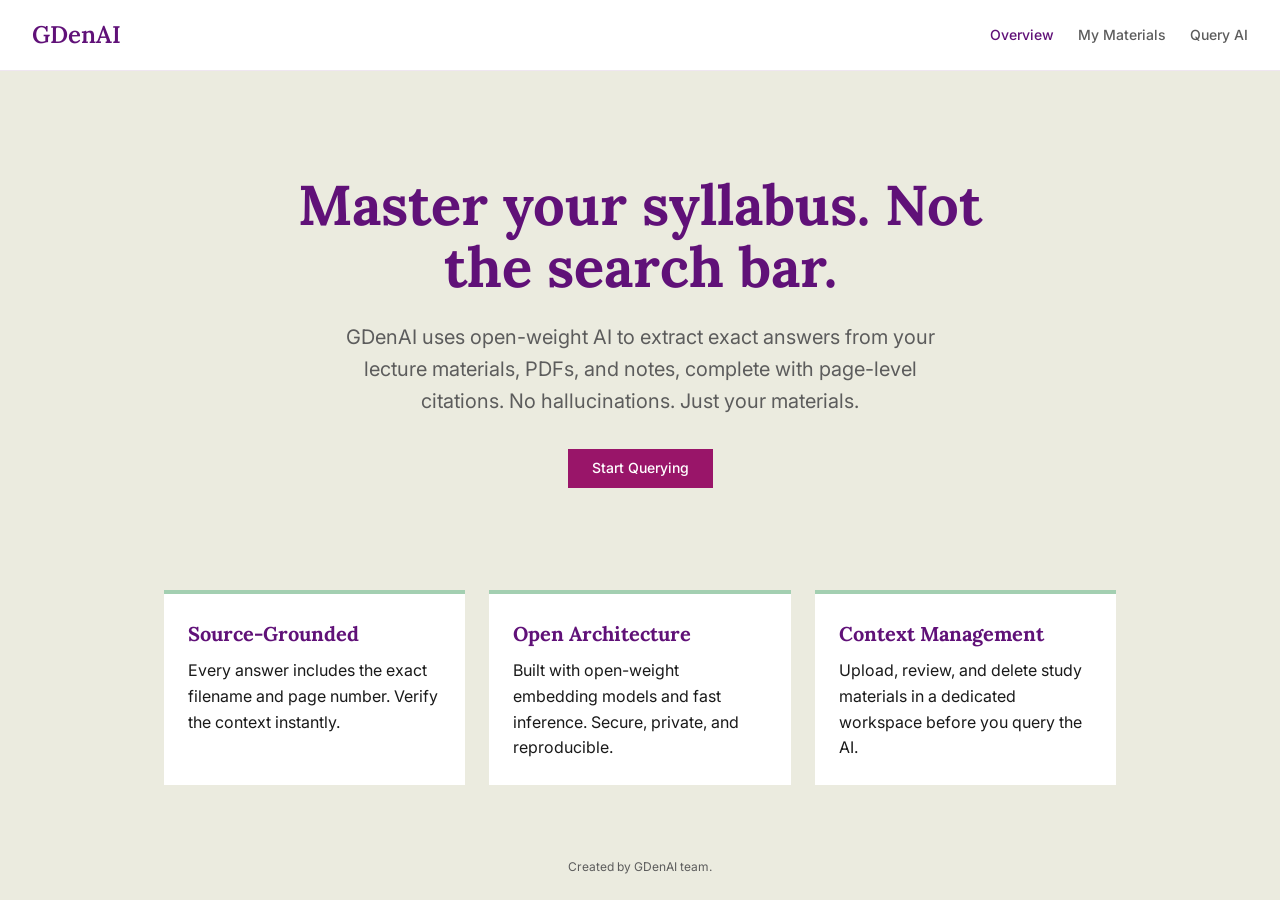
==== frontend/index.html @ d664ebf9 "GDenAI frontend code" ====
<!DOCTYPE html>
<html lang="en">
<head>
    <meta charset="UTF-8">
    <meta name="viewport" content="width=device-width, initial-scale=1.0">
    <title>GDenAI | Study Context Engine</title>
    <link href="https://fonts.googleapis.com/css2?family=Inter:wght@400;500;600&family=Lora:wght@500;600&display=swap" rel="stylesheet">
    <link rel="stylesheet" href="css/style.css">
</head>
<body>
    <nav class="navbar">
        <a href="index.html" class="nav-brand">GDenAI</a>
        <div class="nav-links">
            <a href="index.html" class="active">Overview</a>
            <a href="documents.html">My Materials</a>
            <a href="chat.html">Query AI</a>
        </div>
    </nav>

    <main class="hero-section">
        <h1 class="hero-title">Master your syllabus. Not the search bar.</h1>
        <p class="hero-subtitle">GDenAI uses open-weight AI to extract exact answers from your lecture materials, PDFs, and notes, complete with page-level citations. No hallucinations. Just your materials.</p>
        <a href="chat.html" class="btn btn-primary">Start Querying</a>
    </main>

    <section class="features-grid">
        <div class="feature-card">
            <h3>Source-Grounded</h3>
            <p>Every answer includes the exact filename and page number. Verify the context instantly.</p>
        </div>
        <div class="feature-card">
            <h3>Open Architecture</h3>
            <p>Built with open-weight embedding models and fast inference. Secure, private, and reproducible.</p>
        </div>
        <div class="feature-card">
            <h3>Context Management</h3>
            <p>Upload, review, and delete study materials in a dedicated workspace before you query the AI.</p>
        </div>
    </section>
    
    <footer style="text-align: center; padding: var(--space-4); font-size: var(--text-micro); color: var(--text-muted);">
        Created by GDenAI team.
    </footer>

    <script src="js/config.js"></script>
    <script src="js/state.js"></script>
    <script src="js/ui.js"></script>
    <script src="js/app.js"></script>
</body>
</html>
---- frontend/css/style.css ----
/* =========================================
   DESIGN SYSTEM VARIABLES
   ========================================= */
:root {
    /* Colors */
    --color-bg-canvas: #EBEBDF;      
    --color-bg-surface: #FFFFFF;     
    --color-brand: #601178;          
    --color-user: #991569;           
    --color-ai: #2A7361;             
    --color-accent-soft: #A3CFB1;    
    --color-error: #EB0239;          
    --text-main: #1A1A1A;
    --text-muted: #5C5C5C;
    --text-inverse: #FFFFFF;

    /* Typography */
    --font-ui: 'Inter', sans-serif;
    --font-heading: 'Lora', serif;

    /* Spacing Scale (rem) */
    --space-1: 0.25rem;
    --space-2: 0.5rem;
    --space-3: 1rem;
    --space-4: 1.5rem;
    --space-5: 2rem;
    --space-6: 3rem;
    
    /* Type Scale (rem) */
    --text-micro: 0.75rem;
    --text-small: 0.875rem;
    --text-base: 1rem;
    --text-h3: 1.25rem;
    --text-h2: 1.5rem;
    --text-h1: 2.25rem;
    --text-hero: 3.5rem;
}

/* =========================================
   BASE & RESET
   ========================================= */
* { box-sizing: border-box; margin: 0; padding: 0; }

body {
    font-family: var(--font-ui);
    background-color: var(--color-bg-canvas);
    color: var(--text-main);
    line-height: 1.6;
    -webkit-font-smoothing: antialiased;
    min-height: 100vh;
    min-height: 100dvh;
    display: flex;
    flex-direction: column;
}

/* Shared Navigation */
.navbar {
    display: flex;
    justify-content: space-between;
    align-items: center;
    padding: var(--space-3) var(--space-5);
    background-color: var(--color-bg-surface);
    border-bottom: 1px solid rgba(96, 17, 120, 0.1);
    flex-shrink: 0;
}

.nav-brand {
    font-family: var(--font-heading);
    font-size: var(--text-h2);
    color: var(--color-brand);
    text-decoration: none;
    font-weight: 600;
}

.nav-links { display: flex; gap: var(--space-4); align-items: center; }

.nav-links a {
    text-decoration: none;
    color: var(--text-muted);
    font-size: var(--text-small);
    font-weight: 500;
    transition: color 0.2s;
}

.nav-links a:hover, .nav-links a.active { color: var(--color-brand); }

/* Shared Buttons */
.btn {
    padding: var(--space-2) var(--space-4);
    font-family: var(--font-ui);
    font-size: var(--text-small);
    font-weight: 500;
    cursor: pointer;
    border: none;
    transition: all 0.2s;
    text-decoration: none;
    display: inline-flex;
    align-items: center;
    justify-content: center;
}

.btn-primary { background-color: var(--color-user); color: var(--text-inverse); }
.btn-primary:hover { background-color: #7a1055; }

.btn-outline { background: transparent; border: 1px solid var(--color-brand); color: var(--color-brand); }
.btn-outline:hover { background: var(--color-brand); color: var(--text-inverse); }

.btn-text { background: none; border: none; color: var(--color-error); cursor: pointer; font-size: var(--text-small); text-decoration: underline; }

/* =========================================
   PAGE 1: LANDING PAGE
   ========================================= */
.hero-section {
    flex: 1; display: flex; flex-direction: column;
    justify-content: center; align-items: center; text-align: center;
    padding: var(--space-6) var(--space-4);
    max-width: 800px; margin: 0 auto;
}

.hero-title {
    font-family: var(--font-heading); font-size: var(--text-hero);
    color: var(--color-brand); line-height: 1.1; margin-bottom: var(--space-4);
}

.hero-subtitle {
    font-size: var(--text-h3); color: var(--text-muted);
    margin-bottom: var(--space-5); max-width: 600px;
}

.features-grid {
    display: grid; grid-template-columns: repeat(auto-fit, minmax(250px, 1fr));
    gap: var(--space-4); max-width: 1000px; margin: 0 auto var(--space-6);
    padding: 0 var(--space-4); width: 100%;
}

.feature-card {
    background: var(--color-bg-surface); padding: var(--space-4);
    border-top: 4px solid var(--color-accent-soft);
}

.feature-card h3 {
    font-family: var(--font-heading); color: var(--color-brand);
    margin-bottom: var(--space-2); font-size: var(--text-h3);
}

/* =========================================
   PAGE 2 & 3: WORKSPACE (Chat & Docs)
   ========================================= */
.app-container {
    flex: 1; display: flex; height: calc(100vh - 65px); height: calc(100dvh - 65px); overflow: hidden;
}

/* Sidebar */
.sidebar {
    width: 22rem; background-color: var(--color-bg-canvas);
    border-right: 1px solid rgba(96, 17, 120, 0.1);
    display: flex; flex-direction: column; padding: var(--space-4); flex-shrink: 0;
}

.sidebar-header {
    font-family: var(--font-heading); color: var(--color-brand);
    margin-bottom: var(--space-3); font-size: var(--text-h3);
}

.quick-upload {
    border: 2px dashed var(--color-accent-soft); padding: var(--space-3);
    text-align: center; margin-bottom: var(--space-3); cursor: pointer;
    background: var(--color-bg-surface); transition: border-color 0.2s;
}

.quick-upload:hover { border-color: var(--color-brand); }

.doc-list { flex-grow: 1; overflow-y: auto; display: flex; flex-direction: column; gap: var(--space-2); }

.doc-item {
    display: flex; justify-content: space-between; align-items: center;
    padding: var(--space-2) var(--space-3); background: var(--color-bg-surface);
    border-left: 3px solid var(--color-brand); font-size: var(--text-small);
}

.doc-name { white-space: nowrap; overflow: hidden; text-overflow: ellipsis; max-width: 75%; }

.btn-icon { background: none; border: none; cursor: pointer; color: var(--text-muted); display: flex; align-items: center; }
.btn-icon:hover { color: var(--color-error); }
.btn-icon svg { width: 1.2rem; height: 1.2rem; }

/* Chat Main */
.chat-main { flex-grow: 1; display: flex; flex-direction: column; background: var(--color-bg-surface); }
.chat-history { flex-grow: 1; padding: var(--space-5); overflow-y: auto; display: flex; flex-direction: column; gap: var(--space-4); }

.message-group { display: flex; width: 100%; }
.ai-group { justify-content: flex-start; }
.user-group { justify-content: flex-end; }

.message-bubble { max-width: 80%; padding: var(--space-3) var(--space-4); font-size: var(--text-base); line-height: 1.6; }

.ai-bubble { background-color: rgba(42, 115, 97, 0.05); border-radius: 0 var(--space-3) var(--space-3) var(--space-3); border-left: 3px solid var(--color-ai); }
.user-bubble { background-color: var(--color-user); color: var(--text-inverse); border-radius: var(--space-3) 0 var(--space-3) var(--space-3); }

/* Markdown inside AI bubble */
.ai-bubble p { margin-bottom: var(--space-2); }
.ai-bubble ul, .ai-bubble ol { margin-left: var(--space-4); margin-bottom: var(--space-2); }
.ai-bubble strong { font-weight: 600; }

.sources-container { margin-top: var(--space-3); padding-top: var(--space-2); border-top: 1px solid rgba(42, 115, 97, 0.2); font-size: var(--text-small); }
.source-item { color: var(--color-ai); font-weight: 500; margin-top: var(--space-1); display: flex; align-items: center; gap: var(--space-1); }

/* Typing Indicator */
.typing-indicator { display: flex; gap: 4px; padding: var(--space-2) 0; }
.typing-dot { width: 6px; height: 6px; background-color: var(--color-ai); border-radius: 50%; animation: bounce 1.4s infinite ease-in-out both; }
.typing-dot:nth-child(1) { animation-delay: -0.32s; }
.typing-dot:nth-child(2) { animation-delay: -0.16s; }
@keyframes bounce { 0%, 80%, 100% { transform: scale(0); } 40% { transform: scale(1); } }

/* Suggested Prompts */
.suggested-prompts { display: flex; gap: var(--space-2); padding: var(--space-3) var(--space-5) 0; overflow-x: auto; flex-shrink: 0; }
.prompt-chip { background: rgba(96, 17, 120, 0.05); border: 1px solid rgba(96, 17, 120, 0.2); color: var(--color-brand); padding: var(--space-1) var(--space-3); font-size: var(--text-small); cursor: pointer; white-space: nowrap; transition: all 0.2s; }
.prompt-chip:hover { background: var(--color-brand); color: var(--text-inverse); }

/* Chat Input */
.chat-input-wrapper { padding: var(--space-3) var(--space-5) var(--space-4); display: flex; gap: var(--space-3); flex-shrink: 0; }
.chat-input-wrapper input { flex-grow: 1; padding: var(--space-3); border: 1px solid rgba(0,0,0,0.1); font-family: var(--font-ui); font-size: 16px; outline: none; }
.chat-input-wrapper input:focus { border-color: var(--color-brand); }

/* =========================================
   PAGE 3: DOCUMENTS
   ========================================= */
.docs-main { flex: 1; padding: var(--space-5); max-width: 1000px; margin: 0 auto; width: 100%; overflow-y: auto; }
.page-header { display: flex; justify-content: space-between; align-items: center; margin-bottom: var(--space-4); }
.page-title { font-family: var(--font-heading); color: var(--color-brand); font-size: var(--text-h1); }

.large-upload-zone {
    border: 2px dashed var(--color-accent-soft); padding: var(--space-6);
    text-align: center; background: var(--color-bg-surface); margin-bottom: var(--space-5);
}
.large-upload-zone p { margin-bottom: var(--space-3); color: var(--text-muted); }

.docs-grid { display: grid; grid-template-columns: repeat(auto-fill, minmax(280px, 1fr)); gap: var(--space-4); }

.doc-card {
    background: var(--color-bg-surface); padding: var(--space-4);
    border-left: 4px solid var(--color-brand); display: flex; justify-content: space-between; align-items: center;
}
.doc-card-info h4 { font-size: var(--text-base); color: var(--text-main); margin-bottom: var(--space-1); white-space: nowrap; overflow: hidden; text-overflow: ellipsis; max-width: 200px; }
.doc-card-info p { font-size: var(--text-micro); color: var(--text-muted); text-transform: uppercase; }

/* Toast Notification */
.toast {
    position: fixed; bottom: var(--space-4); right: var(--space-4);
    background: var(--color-error); color: white; padding: var(--space-3) var(--space-4);
    font-size: var(--text-small); font-weight: 500; opacity: 0; transform: translateY(20px);
    transition: all 0.3s; z-index: 1000; pointer-events: none;
}
.toast.show { opacity: 1; transform: translateY(0); }

/* Mobile Adjustments */
@media (max-width: 768px) {
    .navbar { padding: var(--space-2) var(--space-3); flex-direction: column; gap: var(--space-2); }
    .hero-title { font-size: var(--text-h1); }
    .app-container { flex-direction: column; height: calc(100dvh - 100px); }
    .sidebar { width: 100%; height: 35%; max-height: 250px; border-right: none; border-bottom: 1px solid rgba(0,0,0,0.1); }
    .chat-main { height: 65%; }
    .chat-input-wrapper { padding-bottom: calc(var(--space-3) + env(safe-area-inset-bottom)); }
    .suggested-prompts { padding: var(--space-2) var(--space-3) 0; }
    .chat-input-wrapper { padding: var(--space-2) var(--space-3); }
    .page-header { flex-direction: column; align-items: flex-start; gap: var(--space-2); }
}
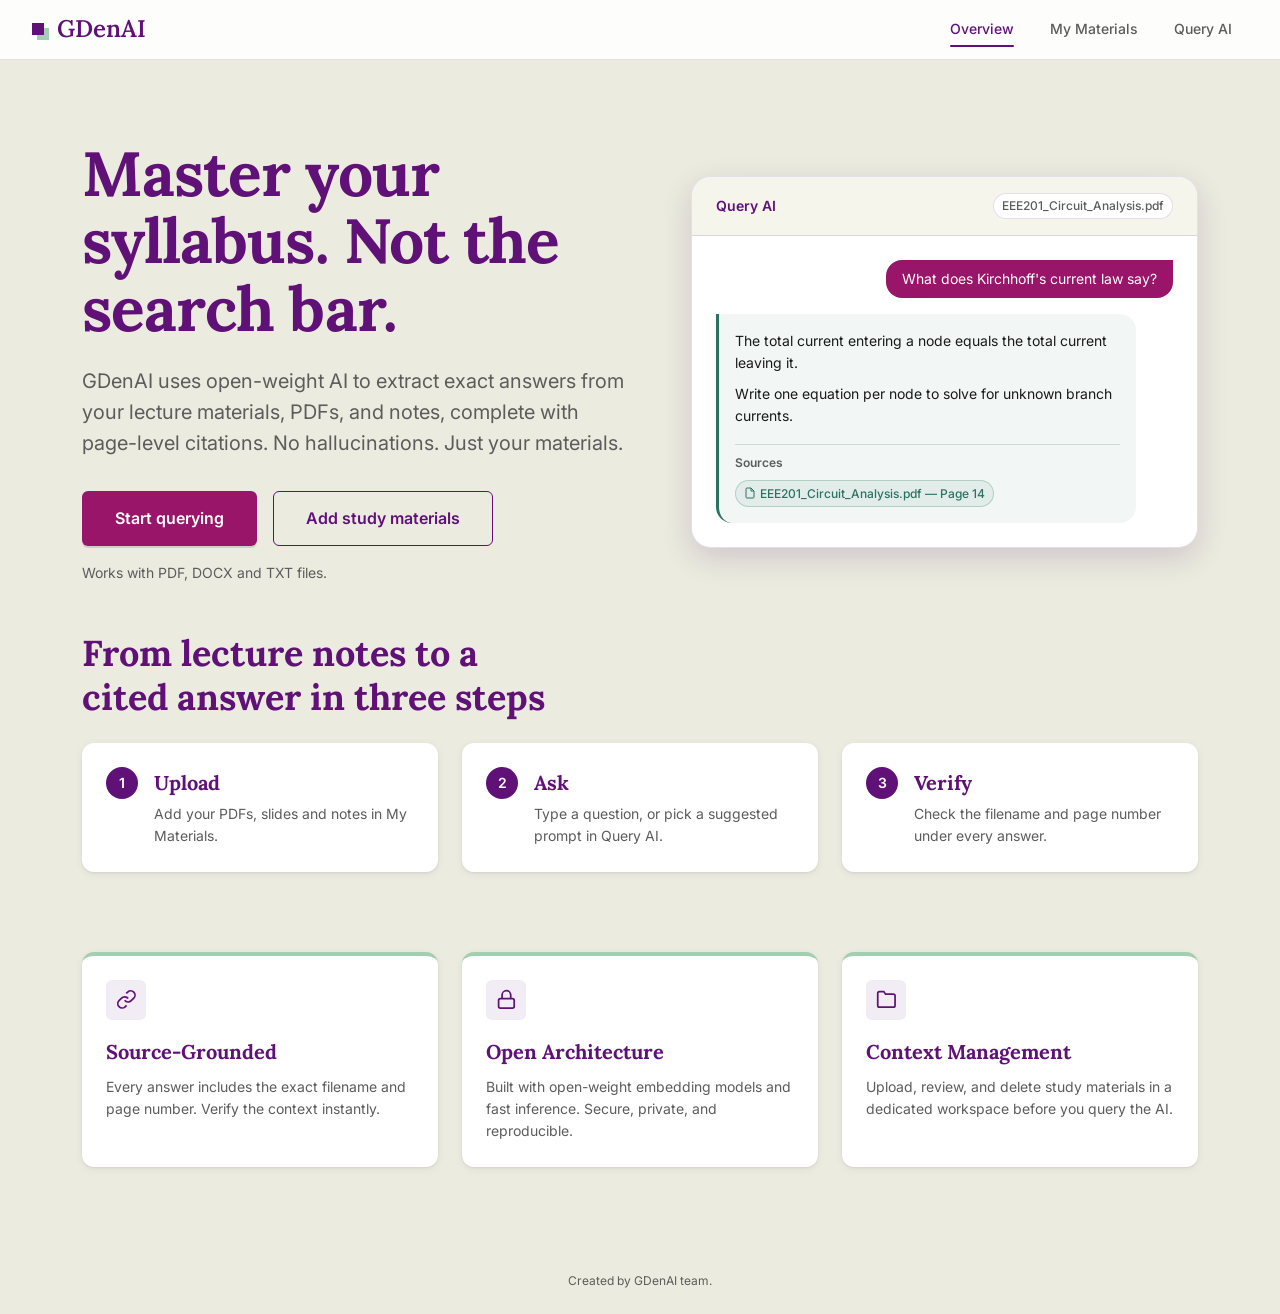
==== commit 4bce4e07: "Enhance frontend UI and functionality - Updated index.html to improve layout and accessibility, incl" ====
--- a/frontend/index.html
+++ b/frontend/index.html
@@ -2,9 +2,12 @@
 <html lang="en">
 <head>
     <meta charset="UTF-8">
-    <meta name="viewport" content="width=device-width, initial-scale=1.0">
+    <meta name="viewport" content="width=device-width, initial-scale=1.0, viewport-fit=cover">
+    <meta name="theme-color" content="#601178">
     <title>GDenAI | Study Context Engine</title>
-    <link href="https://fonts.googleapis.com/css2?family=Inter:wght@400;500;600&family=Lora:wght@500;600&display=swap" rel="stylesheet">
+    <link rel="preconnect" href="https://fonts.googleapis.com">
+    <link rel="preconnect" href="https://fonts.gstatic.com" crossorigin>
+    <link href="https://fonts.googleapis.com/css2?family=Inter:wght@400;500;600;700&family=Lora:wght@500;600&display=swap" rel="stylesheet">
     <link rel="stylesheet" href="css/style.css">
 </head>
 <body>
@@ -18,27 +21,73 @@
     </nav>
 
     <main class="hero-section">
-        <h1 class="hero-title">Master your syllabus. Not the search bar.</h1>
-        <p class="hero-subtitle">GDenAI uses open-weight AI to extract exact answers from your lecture materials, PDFs, and notes, complete with page-level citations. No hallucinations. Just your materials.</p>
-        <a href="chat.html" class="btn btn-primary">Start Querying</a>
+        <div class="hero-copy">
+            <h1 class="hero-title">Master your syllabus. Not the search bar.</h1>
+            <p class="hero-subtitle">GDenAI uses open-weight AI to extract exact answers from your lecture materials, PDFs, and notes, complete with page-level citations. No hallucinations. Just your materials.</p>
+            <div class="hero-actions">
+                <a href="chat.html" class="btn btn-primary btn-lg">Start querying</a>
+                <a href="documents.html" class="btn btn-outline btn-lg">Add study materials</a>
+            </div>
+            <p class="hero-note">Works with PDF, DOCX and TXT files.</p>
+        </div>
+
+        <!-- Example conversation: shows the citation behaviour instead of describing it -->
+        <div class="demo-window" role="img" aria-label="Example: a question answered from a lecture PDF with a page citation">
+            <div class="demo-bar">
+                <span>Query AI</span>
+                <span class="demo-doc">EEE201_Circuit_Analysis.pdf</span>
+            </div>
+            <div class="demo-body">
+                <div class="demo-q demo-step s1">What does Kirchhoff's current law say?</div>
+                <div class="demo-a demo-step s2">
+                    <p>The total current entering a node equals the total current leaving it.</p>
+                    <p>Write one equation per node to solve for unknown branch currents.</p>
+                    <div class="sources-container demo-step s3" style="margin-top: var(--space-3);">
+                        <strong>Sources</strong>
+                        <span class="source-item"><svg width="12" height="12" viewBox="0 0 24 24" fill="none" stroke="currentColor" stroke-width="2" aria-hidden="true"><path d="M14 2H6a2 2 0 0 0-2 2v16a2 2 0 0 0 2 2h12a2 2 0 0 0 2-2V8z"></path><polyline points="14 2 14 8 20 8"></polyline></svg>EEE201_Circuit_Analysis.pdf &mdash; Page 14</span>
+                    </div>
+                </div>
+            </div>
+        </div>
     </main>
+
+    <section class="section-inner">
+        <h2 class="section-title">From lecture notes to a cited answer in three steps</h2>
+        <ol class="steps">
+            <li>
+                <h3>Upload</h3>
+                <p>Add your PDFs, slides and notes in My Materials.</p>
+            </li>
+            <li>
+                <h3>Ask</h3>
+                <p>Type a question, or pick a suggested prompt in Query AI.</p>
+            </li>
+            <li>
+                <h3>Verify</h3>
+                <p>Check the filename and page number under every answer.</p>
+            </li>
+        </ol>
+    </section>
 
     <section class="features-grid">
         <div class="feature-card">
+            <div class="feature-icon"><svg viewBox="0 0 24 24" fill="none" stroke="currentColor" stroke-width="2" aria-hidden="true"><path d="M10 13a5 5 0 0 0 7.54.54l3-3a5 5 0 0 0-7.07-7.07l-1.72 1.71"></path><path d="M14 11a5 5 0 0 0-7.54-.54l-3 3a5 5 0 0 0 7.07 7.07l1.71-1.71"></path></svg></div>
             <h3>Source-Grounded</h3>
             <p>Every answer includes the exact filename and page number. Verify the context instantly.</p>
         </div>
         <div class="feature-card">
+            <div class="feature-icon"><svg viewBox="0 0 24 24" fill="none" stroke="currentColor" stroke-width="2" aria-hidden="true"><rect x="3" y="11" width="18" height="11" rx="2"></rect><path d="M7 11V7a5 5 0 0 1 10 0v4"></path></svg></div>
             <h3>Open Architecture</h3>
             <p>Built with open-weight embedding models and fast inference. Secure, private, and reproducible.</p>
         </div>
         <div class="feature-card">
+            <div class="feature-icon"><svg viewBox="0 0 24 24" fill="none" stroke="currentColor" stroke-width="2" aria-hidden="true"><path d="M22 19a2 2 0 0 1-2 2H4a2 2 0 0 1-2-2V5a2 2 0 0 1 2-2h5l2 3h9a2 2 0 0 1 2 2z"></path></svg></div>
             <h3>Context Management</h3>
             <p>Upload, review, and delete study materials in a dedicated workspace before you query the AI.</p>
         </div>
     </section>
-    
-    <footer style="text-align: center; padding: var(--space-4); font-size: var(--text-micro); color: var(--text-muted);">
+
+    <footer class="site-footer">
         Created by GDenAI team.
     </footer>
 
@@ -47,4 +96,4 @@
     <script src="js/ui.js"></script>
     <script src="js/app.js"></script>
 </body>
-</html>+</html>
--- a/frontend/css/style.css
+++ b/frontend/css/style.css
@@ -1,45 +1,62 @@
 /* =========================================
-   DESIGN SYSTEM VARIABLES
+   GDenAI design system
+   Brand palette kept; structure, motion and
+   responsiveness rebuilt.
    ========================================= */
 :root {
     /* Colors */
-    --color-bg-canvas: #EBEBDF;      
-    --color-bg-surface: #FFFFFF;     
-    --color-brand: #601178;          
-    --color-user: #991569;           
-    --color-ai: #2A7361;             
-    --color-accent-soft: #A3CFB1;    
-    --color-error: #EB0239;          
+    --color-bg-canvas: #EBEBDF;
+    --color-bg-soft: #F5F5EC;
+    --color-bg-surface: #FFFFFF;
+    --color-brand: #601178;
+    --color-brand-deep: #43095a;
+    --color-user: #991569;
+    --color-ai: #2A7361;
+    --color-accent-soft: #A3CFB1;
+    --color-error: #EB0239;
     --text-main: #1A1A1A;
     --text-muted: #5C5C5C;
     --text-inverse: #FFFFFF;
+    --line: rgba(96, 17, 120, 0.14);
 
     /* Typography */
-    --font-ui: 'Inter', sans-serif;
-    --font-heading: 'Lora', serif;
-
-    /* Spacing Scale (rem) */
+    --font-ui: 'Inter', system-ui, -apple-system, 'Segoe UI', Roboto, sans-serif;
+    --font-heading: 'Lora', Georgia, serif;
+    --font-mono: ui-monospace, 'SF Mono', Menlo, Consolas, monospace;
+
+    /* Spacing (rem) */
     --space-1: 0.25rem;
     --space-2: 0.5rem;
     --space-3: 1rem;
     --space-4: 1.5rem;
     --space-5: 2rem;
     --space-6: 3rem;
-    
-    /* Type Scale (rem) */
+    --space-7: 5rem;
+
+    /* Type scale */
     --text-micro: 0.75rem;
     --text-small: 0.875rem;
     --text-base: 1rem;
     --text-h3: 1.25rem;
     --text-h2: 1.5rem;
     --text-h1: 2.25rem;
-    --text-hero: 3.5rem;
-}
-
-/* =========================================
-   BASE & RESET
+    --text-hero: clamp(2.4rem, 5.2vw, 3.9rem);
+
+    /* Shape + depth */
+    --radius-sm: 6px;
+    --radius-md: 12px;
+    --radius-lg: 20px;
+    --shadow-sm: 0 1px 2px rgba(67, 9, 90, 0.08), 0 2px 8px rgba(67, 9, 90, 0.06);
+    --shadow-md: 0 10px 30px rgba(67, 9, 90, 0.16);
+    --ease: cubic-bezier(0.2, 0.7, 0.2, 1);
+    --nav-h: 60px;
+}
+
+/* =========================================
+   BASE
    ========================================= */
 * { box-sizing: border-box; margin: 0; padding: 0; }
+html { scroll-behavior: smooth; }
 
 body {
     font-family: var(--font-ui);
@@ -52,15 +69,23 @@
     display: flex;
     flex-direction: column;
 }
-
-/* Shared Navigation */
+body.modal-open { overflow: hidden; }
+
+:focus-visible { outline: 2px solid var(--color-brand); outline-offset: 2px; }
+::selection { background: var(--color-accent-soft); }
+
+/* =========================================
+   NAVBAR
+   ========================================= */
 .navbar {
-    display: flex;
-    justify-content: space-between;
-    align-items: center;
-    padding: var(--space-3) var(--space-5);
-    background-color: var(--color-bg-surface);
-    border-bottom: 1px solid rgba(96, 17, 120, 0.1);
+    position: sticky; top: 0; z-index: 50;
+    height: var(--nav-h);
+    display: flex; justify-content: space-between; align-items: center;
+    padding: 0 var(--space-5);
+    background: rgba(255, 255, 255, 0.88);
+    backdrop-filter: blur(10px);
+    -webkit-backdrop-filter: blur(10px);
+    border-bottom: 1px solid var(--line);
     flex-shrink: 0;
 }
 
@@ -70,198 +95,540 @@
     color: var(--color-brand);
     text-decoration: none;
     font-weight: 600;
-}
-
-.nav-links { display: flex; gap: var(--space-4); align-items: center; }
-
+    display: inline-flex; align-items: center; gap: var(--space-2);
+}
+.nav-brand::before {
+    content: ""; width: 12px; height: 12px;
+    background: var(--color-brand);
+    box-shadow: 5px 5px 0 var(--color-accent-soft);
+    margin-right: 5px;
+}
+
+.nav-links { display: flex; gap: var(--space-1); align-items: center; }
 .nav-links a {
+    position: relative;
+    text-decoration: none; color: var(--text-muted);
+    font-size: var(--text-small); font-weight: 500;
+    padding: var(--space-2) var(--space-3);
+    border-radius: var(--radius-sm);
+    transition: color 0.2s, background 0.2s;
+}
+.nav-links a:hover { color: var(--color-brand); background: rgba(96, 17, 120, 0.06); }
+.nav-links a.active { color: var(--color-brand); }
+.nav-links a.active::after {
+    content: ""; position: absolute; left: var(--space-3); right: var(--space-3); bottom: 2px;
+    height: 2px; background: var(--color-brand); border-radius: 2px;
+}
+
+/* =========================================
+   BUTTONS
+   ========================================= */
+.btn {
+    padding: 0.65rem var(--space-4);
+    font-family: var(--font-ui); font-size: var(--text-small); font-weight: 600;
+    cursor: pointer; border: 1px solid transparent;
+    border-radius: var(--radius-sm);
+    transition: background 0.2s, color 0.2s, transform 0.12s, box-shadow 0.2s;
     text-decoration: none;
-    color: var(--text-muted);
-    font-size: var(--text-small);
-    font-weight: 500;
-    transition: color 0.2s;
-}
-
-.nav-links a:hover, .nav-links a.active { color: var(--color-brand); }
-
-/* Shared Buttons */
-.btn {
-    padding: var(--space-2) var(--space-4);
-    font-family: var(--font-ui);
-    font-size: var(--text-small);
-    font-weight: 500;
-    cursor: pointer;
-    border: none;
-    transition: all 0.2s;
-    text-decoration: none;
-    display: inline-flex;
+    display: inline-flex; align-items: center; justify-content: center; gap: var(--space-2);
+}
+.btn:active { transform: translateY(1px); }
+.btn:disabled { opacity: 0.55; cursor: not-allowed; transform: none; }
+.btn-lg { padding: 0.85rem var(--space-5); font-size: var(--text-base); }
+
+.btn-primary { background: var(--color-user); color: var(--text-inverse); box-shadow: 0 2px 0 rgba(0,0,0,0.12); }
+.btn-primary:hover:not(:disabled) { background: #7a1055; box-shadow: 0 6px 16px rgba(153, 21, 105, 0.3); }
+
+.btn-outline { background: transparent; border-color: var(--color-brand); color: var(--color-brand); }
+.btn-outline:hover:not(:disabled) { background: var(--color-brand); color: var(--text-inverse); }
+
+.btn-text { background: none; border: none; color: var(--color-error); cursor: pointer; font-size: var(--text-small); text-decoration: underline; font-family: inherit; }
+
+.btn-icon {
+    background: none; border: none; cursor: pointer; color: var(--text-muted);
+    display: inline-flex; align-items: center; justify-content: center;
+    width: 2.25rem; height: 2.25rem; border-radius: var(--radius-sm);
+    transition: color 0.2s, background 0.2s;
+}
+.btn-icon:hover { color: var(--color-error); background: rgba(235, 2, 57, 0.08); }
+.btn-icon svg { width: 1.2rem; height: 1.2rem; }
+
+/* =========================================
+   LANDING
+   ========================================= */
+.hero-section {
+    width: 100%; max-width: 1180px; margin: 0 auto;
+    padding: var(--space-7) var(--space-5) var(--space-6);
+    display: grid; grid-template-columns: 1.05fr 0.95fr; gap: var(--space-6);
     align-items: center;
-    justify-content: center;
-}
-
-.btn-primary { background-color: var(--color-user); color: var(--text-inverse); }
-.btn-primary:hover { background-color: #7a1055; }
-
-.btn-outline { background: transparent; border: 1px solid var(--color-brand); color: var(--color-brand); }
-.btn-outline:hover { background: var(--color-brand); color: var(--text-inverse); }
-
-.btn-text { background: none; border: none; color: var(--color-error); cursor: pointer; font-size: var(--text-small); text-decoration: underline; }
-
-/* =========================================
-   PAGE 1: LANDING PAGE
-   ========================================= */
-.hero-section {
-    flex: 1; display: flex; flex-direction: column;
-    justify-content: center; align-items: center; text-align: center;
-    padding: var(--space-6) var(--space-4);
-    max-width: 800px; margin: 0 auto;
-}
+}
+.hero-copy { min-width: 0; }
 
 .hero-title {
     font-family: var(--font-heading); font-size: var(--text-hero);
-    color: var(--color-brand); line-height: 1.1; margin-bottom: var(--space-4);
-}
-
+    color: var(--color-brand); line-height: 1.08; letter-spacing: -0.015em;
+    margin-bottom: var(--space-4);
+}
 .hero-subtitle {
     font-size: var(--text-h3); color: var(--text-muted);
-    margin-bottom: var(--space-5); max-width: 600px;
-}
+    margin-bottom: var(--space-5); max-width: 34rem; line-height: 1.55;
+}
+.hero-actions { display: flex; flex-wrap: wrap; gap: var(--space-3); }
+.hero-note { margin-top: var(--space-3); font-size: var(--text-small); color: var(--text-muted); }
+
+/* Live demo: the one orchestrated moment on the page */
+.demo-window {
+    background: var(--color-bg-surface);
+    border-radius: var(--radius-lg);
+    box-shadow: var(--shadow-md);
+    border: 1px solid var(--line);
+    overflow: hidden;
+}
+.demo-bar {
+    display: flex; align-items: center; justify-content: space-between; gap: var(--space-2);
+    padding: var(--space-3) var(--space-4);
+    border-bottom: 1px solid var(--line); background: var(--color-bg-soft);
+    font-size: var(--text-small); font-weight: 600; color: var(--color-brand);
+}
+.demo-doc {
+    font-weight: 500; color: var(--text-muted); font-size: var(--text-micro);
+    background: var(--color-bg-surface); border: 1px solid var(--line);
+    padding: 2px var(--space-2); border-radius: 999px;
+    white-space: nowrap; overflow: hidden; text-overflow: ellipsis; max-width: 55%;
+}
+.demo-body { padding: var(--space-4); display: flex; flex-direction: column; gap: var(--space-3); min-height: 17rem; }
+.demo-q {
+    align-self: flex-end; max-width: 85%;
+    background: var(--color-user); color: var(--text-inverse);
+    padding: var(--space-2) var(--space-3);
+    border-radius: var(--space-3) 0 var(--space-3) var(--space-3); font-size: var(--text-small);
+}
+.demo-a {
+    align-self: flex-start; max-width: 92%;
+    background: rgba(42, 115, 97, 0.06); border-left: 3px solid var(--color-ai);
+    padding: var(--space-3);
+    border-radius: 0 var(--space-3) var(--space-3) var(--space-3); font-size: var(--text-small);
+}
+.demo-a p + p { margin-top: var(--space-2); }
+
+.demo-step { opacity: 0; transform: translateY(8px); animation: demo-in 0.5s var(--ease) forwards; }
+.demo-step.s1 { animation-delay: 0.4s; }
+.demo-step.s2 { animation-delay: 1.3s; }
+.demo-step.s3 { animation-delay: 2.4s; }
+@keyframes demo-in { to { opacity: 1; transform: none; } }
+.demo-a .source-item { animation: chip-glow 1.4s ease-out 2.9s 1; }
+@keyframes chip-glow {
+    0% { box-shadow: 0 0 0 0 rgba(42, 115, 97, 0.5); }
+    100% { box-shadow: 0 0 0 12px rgba(42, 115, 97, 0); }
+}
+
+/* How it works (a real sequence, so numbered) */
+.section-inner { width: 100%; max-width: 1180px; margin: 0 auto; padding: 0 var(--space-5); }
+.section-title {
+    font-family: var(--font-heading); color: var(--color-brand);
+    font-size: var(--text-h1); line-height: 1.2; margin-bottom: var(--space-4); max-width: 30rem;
+}
+.steps {
+    list-style: none; display: grid; grid-template-columns: repeat(3, 1fr);
+    gap: var(--space-4); margin-bottom: var(--space-7); counter-reset: step;
+}
+.steps li {
+    counter-increment: step; position: relative;
+    padding: var(--space-4) var(--space-4) var(--space-4) calc(var(--space-4) + 3rem);
+    background: var(--color-bg-surface); border-radius: var(--radius-md); box-shadow: var(--shadow-sm);
+}
+.steps li::before {
+    content: counter(step); position: absolute; left: var(--space-4); top: var(--space-4);
+    width: 2rem; height: 2rem; border-radius: 50%;
+    background: var(--color-brand); color: var(--text-inverse);
+    display: grid; place-items: center; font-weight: 600; font-size: var(--text-small);
+}
+.steps h3 { font-family: var(--font-heading); color: var(--color-brand); font-size: var(--text-h3); margin-bottom: var(--space-1); }
+.steps p { font-size: var(--text-small); color: var(--text-muted); }
 
 .features-grid {
     display: grid; grid-template-columns: repeat(auto-fit, minmax(250px, 1fr));
-    gap: var(--space-4); max-width: 1000px; margin: 0 auto var(--space-6);
-    padding: 0 var(--space-4); width: 100%;
-}
-
+    gap: var(--space-4); max-width: 1180px; margin: 0 auto var(--space-7);
+    padding: 0 var(--space-5); width: 100%;
+}
 .feature-card {
     background: var(--color-bg-surface); padding: var(--space-4);
-    border-top: 4px solid var(--color-accent-soft);
-}
-
-.feature-card h3 {
-    font-family: var(--font-heading); color: var(--color-brand);
-    margin-bottom: var(--space-2); font-size: var(--text-h3);
-}
-
-/* =========================================
-   PAGE 2 & 3: WORKSPACE (Chat & Docs)
+    border-radius: var(--radius-md); border-top: 4px solid var(--color-accent-soft);
+    box-shadow: var(--shadow-sm); transition: transform 0.25s var(--ease), box-shadow 0.25s;
+}
+.feature-card:hover { transform: translateY(-3px); box-shadow: var(--shadow-md); }
+.feature-icon {
+    width: 2.5rem; height: 2.5rem; border-radius: var(--radius-sm);
+    background: rgba(96, 17, 120, 0.08); color: var(--color-brand);
+    display: grid; place-items: center; margin-bottom: var(--space-3);
+}
+.feature-icon svg { width: 1.3rem; height: 1.3rem; }
+.feature-card h3 { font-family: var(--font-heading); color: var(--color-brand); margin-bottom: var(--space-2); font-size: var(--text-h3); }
+.feature-card p { font-size: var(--text-small); color: var(--text-muted); }
+
+.site-footer { margin-top: auto; text-align: center; padding: var(--space-4); font-size: var(--text-micro); color: var(--text-muted); }
+
+/* =========================================
+   WORKSPACE (chat)
    ========================================= */
 .app-container {
-    flex: 1; display: flex; height: calc(100vh - 65px); height: calc(100dvh - 65px); overflow: hidden;
+    flex: 1; display: flex; position: relative;
+    height: calc(100vh - var(--nav-h)); height: calc(100dvh - var(--nav-h));
+    overflow: hidden;
 }
 
 /* Sidebar */
 .sidebar {
-    width: 22rem; background-color: var(--color-bg-canvas);
-    border-right: 1px solid rgba(96, 17, 120, 0.1);
-    display: flex; flex-direction: column; padding: var(--space-4); flex-shrink: 0;
-}
-
-.sidebar-header {
-    font-family: var(--font-heading); color: var(--color-brand);
-    margin-bottom: var(--space-3); font-size: var(--text-h3);
-}
+    width: 20rem; background: var(--color-bg-canvas);
+    border-right: 1px solid var(--line);
+    display: flex; flex-direction: column; padding: var(--space-4); flex-shrink: 0; min-height: 0;
+}
+.sidebar-head { display: flex; align-items: center; justify-content: space-between; margin-bottom: var(--space-3); }
+.sidebar-header { font-family: var(--font-heading); color: var(--color-brand); font-size: var(--text-h3); }
+.count-pill {
+    background: var(--color-brand); color: var(--text-inverse);
+    font-size: var(--text-micro); font-weight: 600; min-width: 1.5rem; text-align: center;
+    padding: 1px var(--space-2); border-radius: 999px;
+}
+.sidebar-close { display: none; }
 
 .quick-upload {
-    border: 2px dashed var(--color-accent-soft); padding: var(--space-3);
+    display: block; border: 2px dashed var(--color-accent-soft);
+    border-radius: var(--radius-md); padding: var(--space-3);
     text-align: center; margin-bottom: var(--space-3); cursor: pointer;
-    background: var(--color-bg-surface); transition: border-color 0.2s;
-}
-
-.quick-upload:hover { border-color: var(--color-brand); }
-
-.doc-list { flex-grow: 1; overflow-y: auto; display: flex; flex-direction: column; gap: var(--space-2); }
-
+    background: var(--color-bg-surface); color: var(--text-muted);
+    font-size: var(--text-small); font-weight: 500;
+    transition: border-color 0.2s, background 0.2s, color 0.2s;
+}
+.quick-upload:hover, .quick-upload:focus-within { border-color: var(--color-brand); color: var(--color-brand); background: #fbf6fc; }
+
+.doc-list { flex-grow: 1; overflow-y: auto; display: flex; flex-direction: column; gap: var(--space-2); min-height: 0; }
 .doc-item {
+    display: flex; align-items: center; gap: var(--space-2);
+    padding: var(--space-2) var(--space-3); background: var(--color-bg-surface);
+    border-radius: var(--radius-sm); border-left: 3px solid var(--color-brand);
+    font-size: var(--text-small); box-shadow: var(--shadow-sm);
+}
+.doc-item svg { width: 1rem; height: 1rem; flex-shrink: 0; color: var(--color-brand); }
+.doc-name { white-space: nowrap; overflow: hidden; text-overflow: ellipsis; flex: 1; min-width: 0; }
+
+.empty-state { font-size: var(--text-small); color: var(--text-muted); line-height: 1.5; padding: var(--space-2) 0; }
+.empty-state strong { display: block; color: var(--text-main); font-weight: 600; margin-bottom: 2px; }
+
+.sidebar-footer {
+    margin-top: var(--space-3); border-top: 1px solid var(--line); padding-top: var(--space-3);
+    font-size: var(--text-micro); color: var(--text-muted);
     display: flex; justify-content: space-between; align-items: center;
-    padding: var(--space-2) var(--space-3); background: var(--color-bg-surface);
-    border-left: 3px solid var(--color-brand); font-size: var(--text-small);
-}
-
-.doc-name { white-space: nowrap; overflow: hidden; text-overflow: ellipsis; max-width: 75%; }
-
-.btn-icon { background: none; border: none; cursor: pointer; color: var(--text-muted); display: flex; align-items: center; }
-.btn-icon:hover { color: var(--color-error); }
-.btn-icon svg { width: 1.2rem; height: 1.2rem; }
-
-/* Chat Main */
-.chat-main { flex-grow: 1; display: flex; flex-direction: column; background: var(--color-bg-surface); }
-.chat-history { flex-grow: 1; padding: var(--space-5); overflow-y: auto; display: flex; flex-direction: column; gap: var(--space-4); }
-
-.message-group { display: flex; width: 100%; }
-.ai-group { justify-content: flex-start; }
+}
+.sidebar-footer a { color: var(--color-brand); text-decoration: none; font-weight: 500; }
+.sidebar-footer a:hover { text-decoration: underline; }
+.sidebar-backdrop { display: none; }
+
+/* Chat main */
+.chat-main { flex: 1; min-width: 0; min-height: 0; display: flex; flex-direction: column; background: var(--color-bg-soft); }
+.chat-toolbar { display: none; }
+
+.chat-history {
+    flex: 1; min-height: 0; padding: var(--space-5) var(--space-5) var(--space-3);
+    overflow-y: auto; overscroll-behavior: contain;
+    display: flex; flex-direction: column; gap: var(--space-4);
+    scroll-behavior: smooth;
+}
+
+.message-group {
+    display: flex; gap: var(--space-2); width: 100%; max-width: 820px; margin-inline: auto;
+    animation: msg-in 0.28s var(--ease);
+}
+@keyframes msg-in { from { opacity: 0; transform: translateY(8px); } to { opacity: 1; transform: none; } }
+
+.ai-group { justify-content: flex-start; align-items: flex-start; }
+.ai-group::before {
+    content: "G"; flex-shrink: 0; width: 2rem; height: 2rem; border-radius: 50%;
+    background: var(--color-ai); color: var(--text-inverse);
+    display: grid; place-items: center; font-family: var(--font-heading); font-weight: 600; font-size: var(--text-small);
+}
 .user-group { justify-content: flex-end; }
 
-.message-bubble { max-width: 80%; padding: var(--space-3) var(--space-4); font-size: var(--text-base); line-height: 1.6; }
-
-.ai-bubble { background-color: rgba(42, 115, 97, 0.05); border-radius: 0 var(--space-3) var(--space-3) var(--space-3); border-left: 3px solid var(--color-ai); }
-.user-bubble { background-color: var(--color-user); color: var(--text-inverse); border-radius: var(--space-3) 0 var(--space-3) var(--space-3); }
+.message-bubble { max-width: 85%; padding: var(--space-3) var(--space-4); font-size: var(--text-base); line-height: 1.65; overflow-wrap: anywhere; }
+.ai-bubble {
+    background: var(--color-bg-surface); border-radius: 0 var(--space-3) var(--space-3) var(--space-3);
+    border-left: 3px solid var(--color-ai); box-shadow: var(--shadow-sm);
+}
+.user-bubble {
+    background: var(--color-user); color: var(--text-inverse);
+    border-radius: var(--space-3) 0 var(--space-3) var(--space-3);
+    box-shadow: 0 4px 14px rgba(153, 21, 105, 0.25);
+}
 
 /* Markdown inside AI bubble */
+.ai-bubble > :last-child { margin-bottom: 0; }
 .ai-bubble p { margin-bottom: var(--space-2); }
-.ai-bubble ul, .ai-bubble ol { margin-left: var(--space-4); margin-bottom: var(--space-2); }
+.ai-bubble ul, .ai-bubble ol { margin: 0 0 var(--space-2) var(--space-4); }
+.ai-bubble li { margin-bottom: var(--space-1); }
 .ai-bubble strong { font-weight: 600; }
-
-.sources-container { margin-top: var(--space-3); padding-top: var(--space-2); border-top: 1px solid rgba(42, 115, 97, 0.2); font-size: var(--text-small); }
-.source-item { color: var(--color-ai); font-weight: 500; margin-top: var(--space-1); display: flex; align-items: center; gap: var(--space-1); }
-
-/* Typing Indicator */
+.ai-bubble h3, .ai-bubble h4, .ai-bubble h5 { font-family: var(--font-heading); color: var(--color-brand); line-height: 1.3; margin: var(--space-3) 0 var(--space-1); }
+.ai-bubble h3 { font-size: var(--text-h3); }
+.ai-bubble h4 { font-size: var(--text-base); }
+.ai-bubble h5 { font-size: var(--text-small); }
+.ai-bubble h3:first-child, .ai-bubble h4:first-child, .ai-bubble h5:first-child { margin-top: 0; }
+.ai-bubble code { font-family: var(--font-mono); font-size: 0.88em; background: rgba(96, 17, 120, 0.08); padding: 1px 5px; border-radius: 4px; }
+.ai-bubble pre { background: #2a1536; color: #f3e9f7; padding: var(--space-3); border-radius: var(--radius-sm); overflow-x: auto; margin-bottom: var(--space-2); }
+.ai-bubble pre code { background: none; padding: 0; color: inherit; font-size: var(--text-small); }
+
+/* Message actions */
+.msg-actions { align-self: flex-end; opacity: 0; transition: opacity 0.2s; }
+.ai-group:hover .msg-actions, .msg-actions:focus-within { opacity: 1; }
+.copy-btn {
+    background: none; border: none; cursor: pointer; color: var(--text-muted);
+    width: 2rem; height: 2rem; border-radius: var(--radius-sm); display: inline-grid; place-items: center;
+}
+.copy-btn:hover { color: var(--color-brand); background: rgba(96, 17, 120, 0.08); }
+.copy-btn svg { width: 1rem; height: 1rem; }
+
+/* Sources as citation chips */
+.sources-container {
+    margin-top: var(--space-3); padding-top: var(--space-2);
+    border-top: 1px solid rgba(42, 115, 97, 0.2); font-size: var(--text-small);
+    display: flex; flex-wrap: wrap; align-items: center; gap: var(--space-2);
+}
+.sources-container > strong { flex-basis: 100%; font-size: var(--text-micro); color: var(--text-muted); font-weight: 600; }
+.source-item {
+    display: inline-flex; align-items: center; gap: var(--space-1);
+    color: var(--color-ai); font-weight: 500; font-size: var(--text-micro);
+    background: rgba(42, 115, 97, 0.08); border: 1px solid rgba(42, 115, 97, 0.25);
+    padding: 3px var(--space-2); border-radius: 999px; max-width: 100%;
+}
+
+/* Typing indicator */
 .typing-indicator { display: flex; gap: 4px; padding: var(--space-2) 0; }
 .typing-dot { width: 6px; height: 6px; background-color: var(--color-ai); border-radius: 50%; animation: bounce 1.4s infinite ease-in-out both; }
 .typing-dot:nth-child(1) { animation-delay: -0.32s; }
 .typing-dot:nth-child(2) { animation-delay: -0.16s; }
 @keyframes bounce { 0%, 80%, 100% { transform: scale(0); } 40% { transform: scale(1); } }
 
-/* Suggested Prompts */
-.suggested-prompts { display: flex; gap: var(--space-2); padding: var(--space-3) var(--space-5) 0; overflow-x: auto; flex-shrink: 0; }
-.prompt-chip { background: rgba(96, 17, 120, 0.05); border: 1px solid rgba(96, 17, 120, 0.2); color: var(--color-brand); padding: var(--space-1) var(--space-3); font-size: var(--text-small); cursor: pointer; white-space: nowrap; transition: all 0.2s; }
-.prompt-chip:hover { background: var(--color-brand); color: var(--text-inverse); }
-
-/* Chat Input */
-.chat-input-wrapper { padding: var(--space-3) var(--space-5) var(--space-4); display: flex; gap: var(--space-3); flex-shrink: 0; }
-.chat-input-wrapper input { flex-grow: 1; padding: var(--space-3); border: 1px solid rgba(0,0,0,0.1); font-family: var(--font-ui); font-size: 16px; outline: none; }
-.chat-input-wrapper input:focus { border-color: var(--color-brand); }
-
-/* =========================================
-   PAGE 3: DOCUMENTS
-   ========================================= */
-.docs-main { flex: 1; padding: var(--space-5); max-width: 1000px; margin: 0 auto; width: 100%; overflow-y: auto; }
-.page-header { display: flex; justify-content: space-between; align-items: center; margin-bottom: var(--space-4); }
-.page-title { font-family: var(--font-heading); color: var(--color-brand); font-size: var(--text-h1); }
+/* Suggested prompts: gone once the conversation starts */
+.suggested-prompts {
+    display: flex; gap: var(--space-2); padding: var(--space-2) var(--space-5) 0;
+    overflow-x: auto; flex-shrink: 0; width: 100%; max-width: 860px; margin-inline: auto;
+    scrollbar-width: none;
+}
+.suggested-prompts::-webkit-scrollbar { display: none; }
+.chat-main:has(.user-group) .suggested-prompts { display: none; }
+.prompt-chip {
+    background: var(--color-bg-surface); border: 1px solid var(--line); color: var(--color-brand);
+    padding: var(--space-2) var(--space-3); font-size: var(--text-small); font-family: inherit;
+    border-radius: 999px; cursor: pointer; white-space: nowrap; transition: all 0.2s;
+}
+.prompt-chip:hover { background: var(--color-brand); color: var(--text-inverse); border-color: var(--color-brand); transform: translateY(-1px); }
+
+/* Chat input */
+.chat-input-wrapper {
+    padding: var(--space-3) var(--space-5) var(--space-4); display: flex; gap: var(--space-2);
+    flex-shrink: 0; width: 100%; max-width: 860px; margin-inline: auto;
+}
+.chat-input-wrapper input {
+    flex: 1; min-width: 0; padding: 0.85rem var(--space-4);
+    border: 1px solid var(--line); border-radius: 999px; background: var(--color-bg-surface);
+    font-family: var(--font-ui); font-size: 16px; outline: none;
+    box-shadow: var(--shadow-sm); transition: border-color 0.2s, box-shadow 0.2s;
+}
+.chat-input-wrapper input:focus { border-color: var(--color-brand); box-shadow: 0 0 0 3px rgba(96, 17, 120, 0.15); }
+.chat-input-wrapper .btn { border-radius: 999px; padding-inline: var(--space-4); }
+
+/* =========================================
+   DOCUMENTS PAGE
+   ========================================= */
+.docs-main { flex: 1; padding: var(--space-5); max-width: 1000px; margin: 0 auto; width: 100%; }
+.page-header { display: flex; justify-content: space-between; align-items: center; gap: var(--space-3); margin-bottom: var(--space-4); }
+.page-title { font-family: var(--font-heading); color: var(--color-brand); font-size: var(--text-h1); line-height: 1.2; }
 
 .large-upload-zone {
-    border: 2px dashed var(--color-accent-soft); padding: var(--space-6);
-    text-align: center; background: var(--color-bg-surface); margin-bottom: var(--space-5);
-}
+    border: 2px dashed var(--color-accent-soft); border-radius: var(--radius-lg);
+    padding: var(--space-6) var(--space-4); text-align: center;
+    background: var(--color-bg-surface); margin-bottom: var(--space-5);
+    transition: border-color 0.2s, background 0.2s, transform 0.2s;
+}
+.large-upload-zone:hover, .large-upload-zone.dragover { border-color: var(--color-brand); background: #fbf6fc; }
+.large-upload-zone.dragover { transform: scale(1.01); }
 .large-upload-zone p { margin-bottom: var(--space-3); color: var(--text-muted); }
 
-.docs-grid { display: grid; grid-template-columns: repeat(auto-fill, minmax(280px, 1fr)); gap: var(--space-4); }
+.docs-grid { display: grid; grid-template-columns: repeat(auto-fill, minmax(280px, 1fr)); gap: var(--space-3); }
+.docs-grid .empty-state {
+    grid-column: 1 / -1; text-align: center; padding: var(--space-6) var(--space-3);
+    background: var(--color-bg-surface); border-radius: var(--radius-md); border: 1px dashed var(--line);
+}
 
 .doc-card {
-    background: var(--color-bg-surface); padding: var(--space-4);
-    border-left: 4px solid var(--color-brand); display: flex; justify-content: space-between; align-items: center;
-}
-.doc-card-info h4 { font-size: var(--text-base); color: var(--text-main); margin-bottom: var(--space-1); white-space: nowrap; overflow: hidden; text-overflow: ellipsis; max-width: 200px; }
-.doc-card-info p { font-size: var(--text-micro); color: var(--text-muted); text-transform: uppercase; }
-
-/* Toast Notification */
+    background: var(--color-bg-surface); padding: var(--space-3) var(--space-4);
+    border-radius: var(--radius-md); box-shadow: var(--shadow-sm);
+    display: flex; align-items: center; gap: var(--space-3);
+    transition: transform 0.2s var(--ease), box-shadow 0.2s;
+}
+.doc-card:hover { transform: translateY(-2px); box-shadow: var(--shadow-md); }
+.doc-badge {
+    flex-shrink: 0; width: 2.5rem; height: 3rem; border-radius: var(--radius-sm);
+    background: rgba(96, 17, 120, 0.1); color: var(--color-brand);
+    display: grid; place-items: center; font-size: var(--text-micro); font-weight: 700;
+}
+.doc-badge[data-ext="docx"] { background: rgba(42, 115, 97, 0.12); color: var(--color-ai); }
+.doc-badge[data-ext="txt"] { background: rgba(0, 0, 0, 0.07); color: var(--text-muted); }
+.doc-card-info { flex: 1; min-width: 0; }
+.doc-card-info h4 { font-size: var(--text-base); color: var(--text-main); margin-bottom: 2px; white-space: nowrap; overflow: hidden; text-overflow: ellipsis; }
+.doc-card-info p { font-size: var(--text-micro); color: var(--text-muted); }
+.doc-card-actions { display: flex; align-items: center; gap: var(--space-1); flex-shrink: 0; }
+.btn-sm { padding: var(--space-1) var(--space-3); font-size: var(--text-small); }
+
+/* =========================================
+   QUIZ MODAL
+   ========================================= */
+.modal-backdrop {
+    position: fixed; inset: 0; z-index: 1000; padding: var(--space-3);
+    background: rgba(26, 10, 34, 0.55); backdrop-filter: blur(3px);
+    display: flex; justify-content: center; align-items: center;
+    animation: fade-in 0.2s ease;
+}
+@keyframes fade-in { from { opacity: 0; } to { opacity: 1; } }
+
+.quiz-dialog {
+    background: var(--color-bg-surface); width: 100%; max-width: 640px; max-height: 92dvh;
+    border-radius: var(--radius-lg); border-top: 4px solid var(--color-brand);
+    display: flex; flex-direction: column; box-shadow: var(--shadow-md);
+    animation: pop-in 0.3s var(--ease); overflow: hidden;
+}
+@keyframes pop-in { from { opacity: 0; transform: translateY(16px) scale(0.98); } to { opacity: 1; transform: none; } }
+
+.quiz-head { padding: var(--space-4) var(--space-4) var(--space-3); border-bottom: 1px solid var(--line); }
+.quiz-head h2 { font-family: var(--font-heading); color: var(--color-brand); font-size: var(--text-h2); line-height: 1.25; overflow-wrap: anywhere; }
+.quiz-head p { font-size: var(--text-small); color: var(--text-muted); margin-top: var(--space-1); }
+.quiz-progress { height: 4px; background: rgba(96, 17, 120, 0.1); border-radius: 4px; margin-top: var(--space-3); overflow: hidden; }
+.quiz-progress-bar { height: 100%; width: 0; background: var(--color-brand); transition: width 0.3s var(--ease); }
+.quiz-progress-text { display: block; font-size: var(--text-micro); color: var(--text-muted); margin-top: var(--space-1); }
+
+.quiz-body { padding: var(--space-4); overflow-y: auto; flex: 1; min-height: 0; }
+.quiz-q { margin-bottom: var(--space-4); border: none; }
+.quiz-q legend { font-weight: 600; margin-bottom: var(--space-2); padding: 0; }
+.quiz-options { display: flex; flex-direction: column; gap: var(--space-2); }
+.quiz-option {
+    display: flex; align-items: flex-start; gap: var(--space-2);
+    padding: var(--space-2) var(--space-3); font-size: var(--text-small); cursor: pointer;
+    border: 1px solid var(--line); border-radius: var(--radius-sm);
+    transition: border-color 0.15s, background 0.15s;
+}
+.quiz-option:hover { border-color: var(--color-brand); }
+.quiz-option:has(input:checked) { border-color: var(--color-brand); background: rgba(96, 17, 120, 0.07); font-weight: 500; }
+.quiz-option input { accent-color: var(--color-brand); margin-top: 3px; }
+
+.quiz-actions {
+    display: flex; justify-content: flex-end; gap: var(--space-3);
+    padding: var(--space-3) var(--space-4); border-top: 1px solid var(--line); background: var(--color-bg-soft);
+}
+
+.score-wrap { text-align: center; margin-bottom: var(--space-4); }
+.score-ring {
+    --pct: 0; width: 7rem; height: 7rem; border-radius: 50%; margin: 0 auto var(--space-2);
+    background: conic-gradient(var(--color-ai) calc(var(--pct) * 1%), rgba(96, 17, 120, 0.1) 0);
+    display: grid; place-items: center; position: relative;
+}
+.score-ring::before { content: ""; position: absolute; inset: 9px; background: var(--color-bg-surface); border-radius: 50%; }
+.score-ring span { position: relative; font-family: var(--font-heading); font-size: var(--text-h2); font-weight: 600; color: var(--color-brand); }
+.score-msg { font-size: var(--text-small); color: var(--text-muted); }
+
+.result-item {
+    margin-bottom: var(--space-3); padding: var(--space-3);
+    border-left: 3px solid var(--color-ai); background: rgba(42, 115, 97, 0.05);
+    border-radius: 0 var(--radius-sm) var(--radius-sm) 0;
+}
+.result-item.incorrect { border-left-color: var(--color-error); background: rgba(235, 2, 57, 0.05); }
+.result-item .q { font-weight: 600; }
+.result-item .a { font-size: var(--text-small); margin-top: var(--space-1); color: var(--color-ai); }
+.result-item.incorrect .a { color: var(--color-error); }
+.result-item .why { font-size: var(--text-small); color: var(--text-muted); margin-top: var(--space-1); font-style: italic; }
+
+/* =========================================
+   TOAST
+   ========================================= */
 .toast {
-    position: fixed; bottom: var(--space-4); right: var(--space-4);
+    position: fixed; bottom: calc(var(--space-4) + env(safe-area-inset-bottom)); right: var(--space-4);
     background: var(--color-error); color: white; padding: var(--space-3) var(--space-4);
+    border-radius: var(--radius-sm); box-shadow: var(--shadow-md);
     font-size: var(--text-small); font-weight: 500; opacity: 0; transform: translateY(20px);
-    transition: all 0.3s; z-index: 1000; pointer-events: none;
-}
+    transition: opacity 0.3s, transform 0.3s var(--ease); z-index: 1100; pointer-events: none; max-width: calc(100vw - 2rem);
+}
+.toast.success { background: var(--color-ai); }
 .toast.show { opacity: 1; transform: translateY(0); }
 
-/* Mobile Adjustments */
+/* =========================================
+   RESPONSIVE
+   ========================================= */
+@media (max-width: 960px) {
+    .hero-section { grid-template-columns: 1fr; padding-top: var(--space-6); gap: var(--space-5); }
+    .steps { grid-template-columns: 1fr; margin-bottom: var(--space-6); }
+}
+
 @media (max-width: 768px) {
-    .navbar { padding: var(--space-2) var(--space-3); flex-direction: column; gap: var(--space-2); }
-    .hero-title { font-size: var(--text-h1); }
-    .app-container { flex-direction: column; height: calc(100dvh - 100px); }
-    .sidebar { width: 100%; height: 35%; max-height: 250px; border-right: none; border-bottom: 1px solid rgba(0,0,0,0.1); }
-    .chat-main { height: 65%; }
-    .chat-input-wrapper { padding-bottom: calc(var(--space-3) + env(safe-area-inset-bottom)); }
+    .navbar { padding: 0 var(--space-3); }
+    .nav-brand { font-size: var(--text-h3); }
+    .nav-links a { padding: var(--space-2); font-size: 0.8rem; }
+    .nav-links a.active::after { left: var(--space-2); right: var(--space-2); }
+
+    .hero-section { padding: var(--space-5) var(--space-3) var(--space-5); }
+    .hero-subtitle { font-size: var(--text-base); }
+    .hero-actions .btn { flex: 1 1 100%; }
+    .section-inner, .features-grid { padding-inline: var(--space-3); }
+    .section-title { font-size: var(--text-h2); }
+
+    /* Sidebar becomes a bottom sheet */
+    .app-container { flex-direction: column; }
+    .sidebar {
+        position: fixed; left: 0; right: 0; bottom: 0; z-index: 70;
+        width: 100%; max-height: 75dvh;
+        border-right: none; border-radius: var(--radius-lg) var(--radius-lg) 0 0;
+        box-shadow: var(--shadow-md);
+        padding-bottom: calc(var(--space-4) + env(safe-area-inset-bottom));
+        transform: translateY(105%); visibility: hidden;
+        transition: transform 0.3s var(--ease), visibility 0s 0.3s;
+    }
+    .app-container.sidebar-open .sidebar { transform: none; visibility: visible; transition-delay: 0s; }
+    .sidebar-close { display: inline-flex; }
+    .sidebar-backdrop {
+        display: block; position: fixed; inset: 0; z-index: 65;
+        background: rgba(26, 10, 34, 0.45); opacity: 0; pointer-events: none; transition: opacity 0.3s;
+    }
+    .app-container.sidebar-open .sidebar-backdrop { opacity: 1; pointer-events: auto; }
+
+    .chat-toolbar {
+        display: flex; align-items: center; justify-content: space-between;
+        padding: var(--space-2) var(--space-3); background: var(--color-bg-surface);
+        border-bottom: 1px solid var(--line); flex-shrink: 0;
+    }
+    .sidebar-toggle {
+        display: inline-flex; align-items: center; gap: var(--space-2);
+        background: rgba(96, 17, 120, 0.07); color: var(--color-brand); border: none;
+        padding: var(--space-2) var(--space-3); border-radius: 999px;
+        font-family: inherit; font-size: var(--text-small); font-weight: 600; cursor: pointer;
+    }
+    .sidebar-toggle svg { width: 1rem; height: 1rem; }
+    .toolbar-hint { font-size: var(--text-micro); color: var(--text-muted); }
+
+    .chat-history { padding: var(--space-3); gap: var(--space-3); }
+    .message-bubble { max-width: 92%; padding: var(--space-2) var(--space-3); }
+    .ai-group::before { width: 1.6rem; height: 1.6rem; font-size: var(--text-micro); }
+    .msg-actions { opacity: 1; }
+
     .suggested-prompts { padding: var(--space-2) var(--space-3) 0; }
-    .chat-input-wrapper { padding: var(--space-2) var(--space-3); }
-    .page-header { flex-direction: column; align-items: flex-start; gap: var(--space-2); }
-}+    .chat-input-wrapper { padding: var(--space-2) var(--space-3) calc(var(--space-2) + env(safe-area-inset-bottom)); }
+
+    .docs-main { padding: var(--space-3); }
+    .page-header { flex-direction: column; align-items: flex-start; }
+    .page-title { font-size: var(--text-h2); }
+    .large-upload-zone { padding: var(--space-5) var(--space-3); }
+
+    .modal-backdrop { padding: 0; align-items: flex-end; }
+    .quiz-dialog { max-width: none; max-height: 94dvh; border-radius: var(--radius-lg) var(--radius-lg) 0 0; }
+    .toast { left: var(--space-3); right: var(--space-3); }
+}
+
+@media (prefers-reduced-motion: reduce) {
+    *, *::before, *::after { animation: none !important; transition: none !important; scroll-behavior: auto !important; }
+    .demo-step { opacity: 1; transform: none; }
+}
